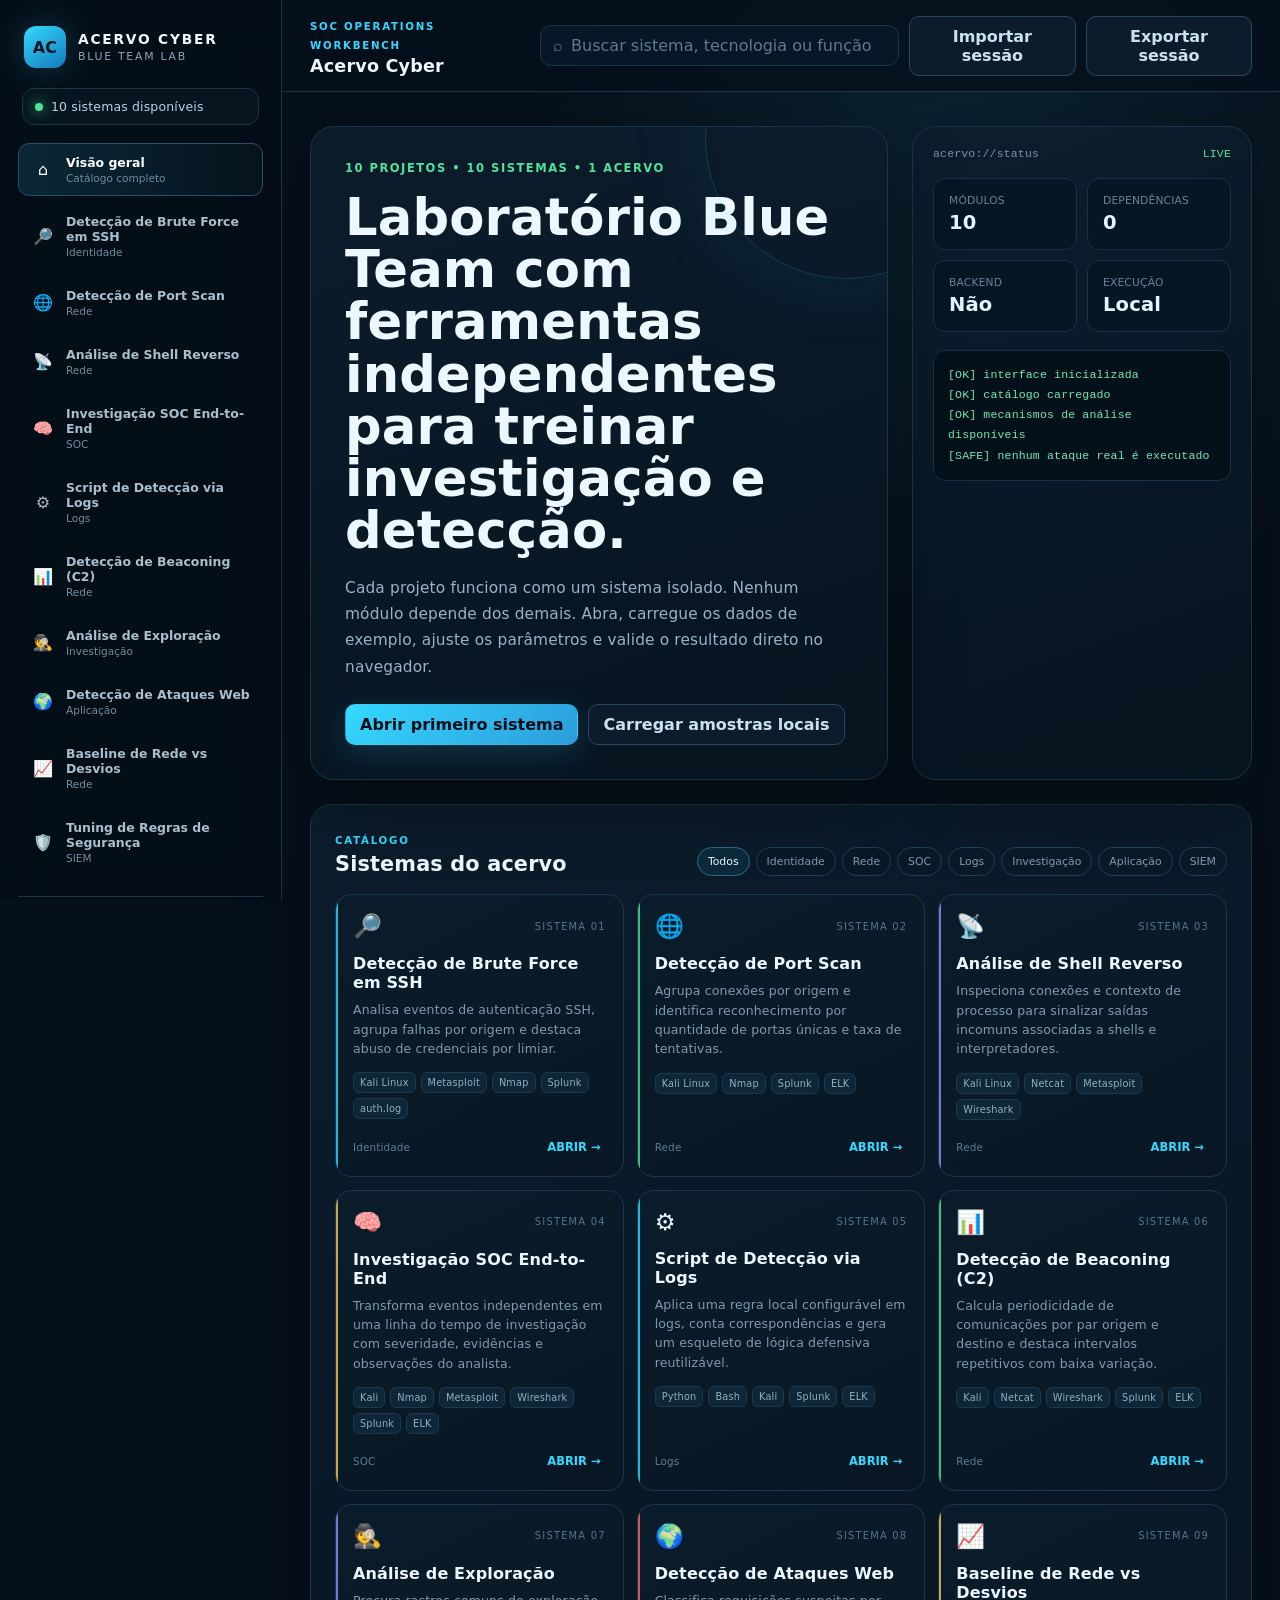
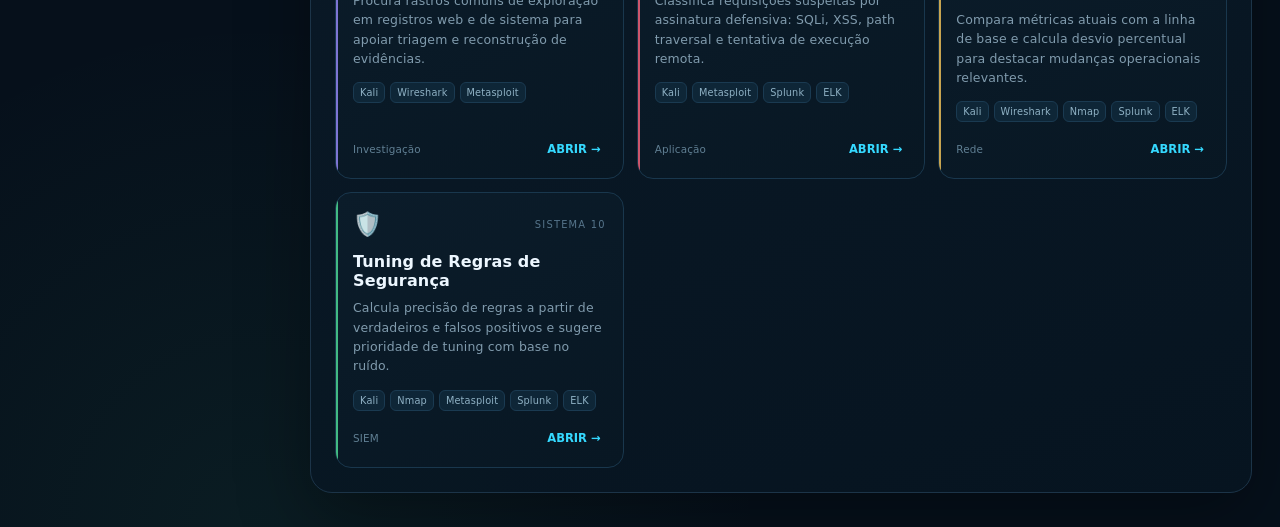
==== index.html @ ba680cc4 "Corrige quebras de linha da estrutura HTML" ====
<!doctype html>
<html lang="pt-BR">
<head>
  <meta charset="utf-8">
  <meta name="viewport" content="width=device-width, initial-scale=1">
  <meta name="theme-color" content="#07111f">
  <meta name="description" content="Acervo Cyber: laboratório Blue Team com 10 sistemas independentes para detecção, investigação, análise de logs, baseline e tuning de regras.">
  <title>Acervo Cyber | Blue Team Lab</title>
  <link rel="stylesheet" href="styles.css">
  <link rel="stylesheet" href="enhancements.css">
</head>
<body>
  <div class="noise"></div>

  <aside class="sidebar" id="sidebar">
    <div class="brand">
      <div class="brand-mark">AC</div>
      <div>
        <strong>ACERVO CYBER</strong>
        <span>BLUE TEAM LAB</span>
      </div>
    </div>

    <div class="side-status">
      <span class="status-dot"></span>
      <span>10 sistemas disponíveis</span>
    </div>

    <nav id="projectNav" class="project-nav" aria-label="Projetos"></nav>

    <div class="sidebar-footer">
      <div class="mini-card">
        <span>Modo</span>
        <strong>Laboratório local</strong>
      </div>
      <div class="mini-card">
        <span>Dados</span>
        <strong>Processados no navegador</strong>
      </div>
    </div>
  </aside>

  <main class="app-shell">
    <header class="topbar">
      <button class="icon-button mobile-only" id="menuButton" aria-label="Abrir menu">☰</button>

      <div class="topbar-copy">
        <span class="eyebrow">SOC OPERATIONS WORKBENCH</span>
        <h1 id="workspaceTitle">Acervo Cyber</h1>
      </div>

      <div class="topbar-actions">
        <label class="search-box">
          <span>⌕</span>
          <input id="globalSearch" type="search" placeholder="Buscar sistema, tecnologia ou função">
        </label>
        <button class="ghost-button" id="importButton">Importar sessão</button>
        <button class="ghost-button" id="exportButton">Exportar sessão</button>
      </div>
    </header>

    <section id="homeView" class="view active">
      <div class="hero">
        <div class="hero-copy">
          <div class="hero-kicker">10 PROJETOS • 10 SISTEMAS • 1 ACERVO</div>
          <h2>Laboratório Blue Team com ferramentas independentes para treinar investigação e detecção.</h2>
          <p>
            Cada projeto funciona como um sistema isolado. Nenhum módulo depende dos demais.
            Abra, carregue os dados de exemplo, ajuste os parâmetros e valide o resultado direto no navegador.
          </p>
          <div class="hero-actions">
            <button class="primary-button" id="openFirst">Abrir primeiro sistema</button>
            <button class="secondary-button" id="loadSamples">Carregar amostras locais</button>
          </div>
        </div>

        <div class="hero-console" aria-label="Resumo operacional">
          <div class="console-head">
            <span>acervo://status</span>
            <span class="console-live">LIVE</span>
          </div>
          <div class="console-grid">
            <div><span>Módulos</span><strong>10</strong></div>
            <div><span>Dependências</span><strong>0</strong></div>
            <div><span>Backend</span><strong>Não</strong></div>
            <div><span>Execução</span><strong>Local</strong></div>
          </div>
          <pre id="bootLog">[OK] interface inicializada
[OK] catálogo carregado
[OK] mecanismos de análise disponíveis
[SAFE] nenhum ataque real é executado</pre>
        </div>
      </div>

      <section class="section-block">
        <div class="section-heading">
          <div>
            <span class="eyebrow">CATÁLOGO</span>
            <h3>Sistemas do acervo</h3>
          </div>
          <div class="filter-row" id="categoryFilters"></div>
        </div>
        <div id="projectGrid" class="project-grid"></div>
      </section>
    </section>

    <section id="workspaceView" class="view">
      <div id="workspaceMount"></div>
    </section>
  </main>

  <div class="toast-region" id="toastRegion" aria-live="polite"></div>

  <script src="app.js"></script>
  <script src="enhancements.js"></script>
</body>
</html>
---- styles.css ----
*{box-sizing:border-box}
:root{
  --bg:#06101b;
  --bg-soft:#0a1724;
  --panel:#0c1b2a;
  --panel-2:#102336;
  --line:#1c3448;
  --line-2:#294860;
  --text:#edf7ff;
  --muted:#8ea7ba;
  --cyan:#35d9ff;
  --cyan-2:#78ebff;
  --green:#50e39a;
  --yellow:#f8c95c;
  --red:#ff667d;
  --violet:#9b8cff;
  --shadow:0 22px 70px rgba(0,0,0,.34);
  --radius:18px;
}
html{scroll-behavior:smooth}
body{
  margin:0;
  min-height:100vh;
  background:
    radial-gradient(circle at 75% 10%,rgba(53,217,255,.10),transparent 28rem),
    radial-gradient(circle at 20% 100%,rgba(80,227,154,.06),transparent 32rem),
    var(--bg);
  color:var(--text);
  font-family:Inter,ui-sans-serif,system-ui,-apple-system,BlinkMacSystemFont,"Segoe UI",sans-serif;
  letter-spacing:.01em;
}
button,input,textarea,select{font:inherit}
button{cursor:pointer}
.noise{
  position:fixed;inset:0;pointer-events:none;z-index:0;opacity:.16;
  background-image:linear-gradient(rgba(255,255,255,.014) 1px,transparent 1px),linear-gradient(90deg,rgba(255,255,255,.014) 1px,transparent 1px);
  background-size:32px 32px;
}
.sidebar{
  position:fixed;left:0;top:0;bottom:0;width:282px;padding:22px 18px;
  background:rgba(5,14,24,.94);backdrop-filter:blur(18px);
  border-right:1px solid var(--line);z-index:20;overflow:auto;
}
.brand{display:flex;align-items:center;gap:12px;padding:4px 6px 20px}
.brand-mark{
  width:42px;height:42px;display:grid;place-items:center;border-radius:12px;
  background:linear-gradient(145deg,var(--cyan),#1279b9);
  color:#00131e;font-weight:900;box-shadow:0 0 34px rgba(53,217,255,.22)
}
.brand strong{display:block;font-size:.86rem;letter-spacing:.13em}
.brand span{display:block;color:var(--muted);font-size:.68rem;margin-top:3px;letter-spacing:.16em}
.side-status{
  margin:0 4px 18px;padding:10px 12px;border:1px solid var(--line);
  background:rgba(53,217,255,.035);border-radius:12px;color:#b9d3e4;font-size:.78rem;
  display:flex;align-items:center;gap:8px
}
.status-dot{width:8px;height:8px;border-radius:50%;background:var(--green);box-shadow:0 0 14px var(--green)}
.project-nav{display:flex;flex-direction:column;gap:6px}
.nav-item{
  width:100%;border:1px solid transparent;background:transparent;color:#a9bfce;
  padding:11px 10px;border-radius:11px;text-align:left;display:grid;grid-template-columns:28px 1fr;gap:9px;align-items:center
}
.nav-item:hover{background:#0a1b29;color:#fff;border-color:#17354a}
.nav-item.active{background:linear-gradient(90deg,rgba(53,217,255,.13),rgba(53,217,255,.03));color:#fff;border-color:#26536a}
.nav-icon{font-size:1rem;text-align:center}
.nav-copy strong{display:block;font-size:.78rem;font-weight:700}
.nav-copy span{display:block;font-size:.66rem;color:#718da1;margin-top:2px}
.sidebar-footer{margin-top:20px;border-top:1px solid var(--line);padding-top:14px;display:grid;gap:8px}
.mini-card{padding:9px 10px;border-radius:10px;background:#081724;border:1px solid #142c3f}
.mini-card span{display:block;color:#6f8da2;font-size:.65rem;text-transform:uppercase;letter-spacing:.1em}
.mini-card strong{display:block;font-size:.73rem;margin-top:3px;color:#cfe1ec}
.app-shell{margin-left:282px;min-height:100vh;position:relative;z-index:1}
.topbar{
  min-height:82px;padding:15px 28px;display:flex;align-items:center;justify-content:space-between;gap:20px;
  border-bottom:1px solid rgba(40,72,96,.65);background:rgba(6,16,27,.78);backdrop-filter:blur(16px);
  position:sticky;top:0;z-index:10
}
.topbar-copy h1{font-size:1.1rem;margin:3px 0 0}
.eyebrow{font-size:.64rem;color:var(--cyan);letter-spacing:.17em;font-weight:800}
.topbar-actions{display:flex;gap:10px;align-items:center}
.search-box{
  display:flex;align-items:center;gap:8px;width:min(32vw,380px);
  background:#081725;border:1px solid var(--line);border-radius:11px;padding:0 12px;color:#628197
}
.search-box input{width:100%;padding:10px 0;border:0;outline:0;background:transparent;color:#dbeaf4}
.search-box input::placeholder{color:#5f7b8e}
.ghost-button,.secondary-button,.primary-button,.action-button,.tiny-button,.danger-button{
  border-radius:10px;border:1px solid var(--line-2);padding:10px 14px;font-weight:750;transition:.18s ease
}
.ghost-button,.secondary-button,.action-button,.tiny-button{
  color:#cbe1ee;background:#0c1c2b
}
.ghost-button:hover,.secondary-button:hover,.action-button:hover,.tiny-button:hover{border-color:#3f708c;background:#10263a}
.primary-button{background:linear-gradient(135deg,var(--cyan),#2c9cdb);border-color:transparent;color:#03101b;box-shadow:0 8px 30px rgba(53,217,255,.16)}
.primary-button:hover{transform:translateY(-1px);filter:brightness(1.05)}
.danger-button{background:rgba(255,102,125,.08);color:#ff91a2;border-color:rgba(255,102,125,.26)}
.view{display:none}.view.active{display:block}
.hero{padding:34px 28px 24px;display:grid;grid-template-columns:minmax(0,1.35fr) minmax(340px,.65fr);gap:24px}
.hero-copy,.hero-console,.section-block,.workspace-header,.workspace-card{
  border:1px solid var(--line);background:linear-gradient(160deg,rgba(13,29,44,.93),rgba(7,21,33,.91));box-shadow:var(--shadow)
}
.hero-copy{padding:34px;border-radius:24px;position:relative;overflow:hidden}
.hero-copy:after{content:"";position:absolute;right:-100px;top:-130px;width:280px;height:280px;border:1px solid rgba(53,217,255,.18);border-radius:50%;box-shadow:0 0 90px rgba(53,217,255,.08)}
.hero-kicker{font-size:.72rem;color:var(--green);letter-spacing:.13em;font-weight:800}
.hero h2{font-size:clamp(1.8rem,4vw,3.55rem);line-height:1.02;max-width:980px;margin:16px 0 18px}
.hero p{color:#9bb3c4;line-height:1.72;max-width:840px;margin:0;font-size:.96rem}
.hero-actions{display:flex;gap:10px;flex-wrap:wrap;margin-top:24px}
.hero-console{border-radius:24px;padding:20px}
.console-head{display:flex;justify-content:space-between;color:#7896aa;font-family:ui-monospace,SFMono-Regular,Consolas,monospace;font-size:.72rem}
.console-live{color:var(--green)}
.console-grid{display:grid;grid-template-columns:1fr 1fr;gap:10px;margin:18px 0}
.console-grid div{padding:15px;border:1px solid #183247;border-radius:12px;background:#071623}
.console-grid span{display:block;color:#65849a;font-size:.67rem;text-transform:uppercase}
.console-grid strong{display:block;font-size:1.22rem;margin-top:4px;color:#dff6ff}
.hero-console pre,.terminal{
  white-space:pre-wrap;margin:0;padding:14px;background:#04101a;border:1px solid #163148;border-radius:12px;
  color:#73e9b3;font-size:.72rem;line-height:1.75;font-family:ui-monospace,SFMono-Regular,Consolas,monospace
}
.section-block{margin:0 28px 34px;border-radius:22px;padding:24px}
.section-heading{display:flex;justify-content:space-between;gap:18px;align-items:end;margin-bottom:18px}
.section-heading h3{margin:4px 0 0;font-size:1.3rem}
.filter-row{display:flex;flex-wrap:wrap;gap:6px;justify-content:flex-end}
.filter-chip{border:1px solid #1e4058;background:#0a1926;color:#7f9bad;padding:7px 10px;border-radius:999px;font-size:.68rem}
.filter-chip.active,.filter-chip:hover{color:#e8f8ff;border-color:#2a6b88;background:#0d2a3c}
.project-grid{display:grid;grid-template-columns:repeat(3,minmax(0,1fr));gap:13px}
.project-card{
  border:1px solid #19374d;background:linear-gradient(155deg,#0b1c2a,#081723);
  border-radius:16px;padding:17px;min-height:230px;display:flex;flex-direction:column;position:relative;overflow:hidden
}
.project-card:before{content:"";position:absolute;left:0;top:0;bottom:0;width:2px;background:var(--accent,var(--cyan));opacity:.8}
.project-card:hover{transform:translateY(-2px);border-color:#2c5872;box-shadow:0 15px 40px rgba(0,0,0,.18)}
.project-card .card-top{display:flex;align-items:center;justify-content:space-between;gap:10px}
.project-card .big-icon{font-size:1.45rem}
.project-card .index{font-size:.62rem;letter-spacing:.12em;color:#56758b}
.project-card h4{margin:14px 0 8px;font-size:1rem}
.project-card p{margin:0;color:#809bad;font-size:.78rem;line-height:1.55}
.tag-row{display:flex;gap:5px;flex-wrap:wrap;margin-top:14px}
.tag{font-size:.61rem;padding:4px 6px;border-radius:6px;background:#0e2637;border:1px solid #1a3a51;color:#8fb1c4}
.card-footer{margin-top:auto;padding-top:15px;display:flex;align-items:center;justify-content:space-between}
.card-footer span{font-size:.65rem;color:#607f93}
.card-open{border:0;background:transparent;color:var(--cyan);font-size:.72rem;font-weight:800;padding:5px}
.workspace-wrap{padding:28px}
.workspace-header{border-radius:20px;padding:22px;display:flex;justify-content:space-between;align-items:flex-start;gap:20px;margin-bottom:16px}
.workspace-title-line{display:flex;gap:14px;align-items:flex-start}
.workspace-icon{width:50px;height:50px;border-radius:14px;display:grid;place-items:center;background:#0e2839;border:1px solid #25536b;font-size:1.45rem}
.workspace-header h2{margin:2px 0 7px;font-size:1.4rem}
.workspace-header p{margin:0;color:#8ca7ba;line-height:1.55;max-width:820px;font-size:.82rem}
.workspace-actions{display:flex;gap:8px;flex-wrap:wrap;justify-content:flex-end}
.workspace-layout{display:grid;grid-template-columns:minmax(0,1.5fr) minmax(300px,.5fr);gap:16px}
.workspace-card{border-radius:17px;padding:18px}
.workspace-card h3{font-size:.85rem;margin:0 0 13px;display:flex;align-items:center;justify-content:space-between}
.workspace-card h3 span{font-size:.62rem;color:#5f8298;font-weight:500}
.grid-2{display:grid;grid-template-columns:1fr 1fr;gap:10px}
.grid-3{display:grid;grid-template-columns:repeat(3,1fr);gap:10px}
.metric{padding:14px;border-radius:12px;border:1px solid #17364b;background:#081824}
.metric span{display:block;color:#6f8da0;font-size:.64rem;text-transform:uppercase;letter-spacing:.08em}
.metric strong{display:block;margin-top:5px;font-size:1.35rem}
.metric small{display:block;color:#638198;margin-top:3px;font-size:.61rem}
.metric.good strong{color:var(--green)}.metric.warn strong{color:var(--yellow)}.metric.bad strong{color:var(--red)}
textarea,.input,select{
  width:100%;border:1px solid #1d4057;border-radius:10px;background:#071724;color:#dcecf5;padding:11px;outline:none
}
textarea{min-height:210px;resize:vertical;font-family:ui-monospace,SFMono-Regular,Consolas,monospace;font-size:.72rem;line-height:1.55}
textarea:focus,.input:focus,select:focus{border-color:#347390;box-shadow:0 0 0 3px rgba(53,217,255,.06)}
.form-row{display:grid;grid-template-columns:1fr 1fr;gap:10px;margin-bottom:10px}
.field label{display:block;color:#6e8fa4;font-size:.64rem;margin:0 0 6px;text-transform:uppercase;letter-spacing:.07em}
.action-row{display:flex;gap:8px;flex-wrap:wrap;margin-top:10px}
.results-list{display:grid;gap:7px;margin-top:10px}
.result-item{
  border:1px solid #18394f;background:#081a27;border-radius:10px;padding:11px 12px;
  display:grid;grid-template-columns:10px 1fr auto;gap:10px;align-items:start
}
.result-dot{width:8px;height:8px;border-radius:50%;margin-top:5px;background:var(--cyan)}
.result-dot.high{background:var(--red)}.result-dot.medium{background:var(--yellow)}.result-dot.low{background:var(--green)}
.result-item strong{display:block;font-size:.75rem}.result-item p{margin:3px 0 0;color:#6f8fa4;font-size:.67rem;line-height:1.5}
.result-item code{color:#8be8ff;font-size:.62rem}
.table-wrap{overflow:auto;border:1px solid #17364b;border-radius:12px}
table{width:100%;border-collapse:collapse;min-width:620px}
th,td{padding:10px 11px;text-align:left;border-bottom:1px solid #153347;font-size:.68rem}
th{color:#7290a4;background:#0a1c2a;font-size:.61rem;text-transform:uppercase;letter-spacing:.07em}
td{color:#b9cfdd}tr:last-child td{border-bottom:0}
.badge{display:inline-flex;align-items:center;border-radius:999px;padding:4px 7px;font-size:.58rem;font-weight:800}
.badge.high{color:#ff9cad;background:rgba(255,102,125,.1);border:1px solid rgba(255,102,125,.25)}
.badge.medium{color:#f9d985;background:rgba(248,201,92,.09);border:1px solid rgba(248,201,92,.22)}
.badge.low{color:#7be9b3;background:rgba(80,227,154,.08);border:1px solid rgba(80,227,154,.2)}
.chart{height:220px;border:1px solid #17384e;background:#061522;border-radius:12px;position:relative;overflow:hidden}
.chart canvas{width:100%;height:100%;display:block}
.empty-state{padding:28px 15px;border:1px dashed #1c4058;border-radius:12px;text-align:center;color:#658499;font-size:.72rem}
.rule-box{padding:12px;border:1px solid #1b3d54;border-radius:10px;background:#061521;font-family:ui-monospace,SFMono-Regular,Consolas,monospace;color:#81e7ff;font-size:.68rem;line-height:1.6;white-space:pre-wrap}
.progress{height:8px;background:#071521;border-radius:999px;overflow:hidden;border:1px solid #15364a}
.progress>span{display:block;height:100%;background:linear-gradient(90deg,var(--cyan),var(--green));width:0;transition:.35s ease}
.stat-line{display:flex;justify-content:space-between;gap:10px;padding:8px 0;border-bottom:1px solid #143247;font-size:.69rem}
.stat-line:last-child{border-bottom:0}.stat-line span{color:#718fa3}.stat-line strong{color:#d6e7f1}
.timeline{display:grid;gap:8px}
.timeline-item{display:grid;grid-template-columns:78px 12px 1fr;gap:10px;align-items:start}
.timeline-time{color:#5f8296;font-size:.64rem;padding-top:2px}
.timeline-node{width:9px;height:9px;border-radius:50%;background:var(--cyan);box-shadow:0 0 10px rgba(53,217,255,.32);margin-top:3px}
.timeline-body{padding:0 0 11px;border-bottom:1px solid #163448}
.timeline-body strong{display:block;font-size:.71rem}.timeline-body span{display:block;color:#6f8ea2;font-size:.64rem;margin-top:3px}
.score-ring{
  width:112px;height:112px;border-radius:50%;display:grid;place-items:center;margin:6px auto 16px;
  background:conic-gradient(var(--cyan) calc(var(--score,0)*1%),#142c3e 0);position:relative
}
.score-ring:after{content:"";position:absolute;inset:10px;border-radius:50%;background:#081824;border:1px solid #183b51}
.score-ring strong{position:relative;z-index:1;font-size:1.4rem}
.kpi-strip{display:grid;grid-template-columns:repeat(4,1fr);gap:10px;margin-bottom:16px}
.inline-note{padding:10px 11px;border-left:2px solid var(--cyan);background:#071826;color:#7390a4;font-size:.68rem;line-height:1.55}
.toast-region{position:fixed;right:20px;bottom:20px;display:grid;gap:8px;z-index:50}
.toast{padding:11px 14px;border-radius:10px;background:#0c2232;border:1px solid #285168;box-shadow:0 10px 40px rgba(0,0,0,.3);font-size:.72rem;color:#d9edf8;animation:toastIn .2s ease}
@keyframes toastIn{from{transform:translateY(10px);opacity:0}to{transform:translateY(0);opacity:1}}
.mobile-only{display:none}
.icon-button{width:38px;height:38px;border-radius:10px;border:1px solid var(--line);background:#0b1d2b;color:#d6e9f4}
@media(max-width:1180px){
  .project-grid{grid-template-columns:repeat(2,minmax(0,1fr))}
  .hero{grid-template-columns:1fr}.workspace-layout{grid-template-columns:1fr}
}
@media(max-width:860px){
  .sidebar{transform:translateX(-102%);transition:.2s ease;box-shadow:var(--shadow)}
  .sidebar.open{transform:translateX(0)}
  .app-shell{margin-left:0}.mobile-only{display:inline-grid;place-items:center}
  .topbar{padding:12px 16px}.topbar-actions{width:100%}.topbar{flex-wrap:wrap}
  .search-box{width:100%;order:3}.hero,.workspace-wrap{padding:18px}
  .section-block{margin:0 18px 24px}.section-heading{align-items:flex-start;flex-direction:column}
  .filter-row{justify-content:flex-start}.project-grid{grid-template-columns:1fr}
  .workspace-header{flex-direction:column}.workspace-actions{justify-content:flex-start}
  .grid-3,.kpi-strip{grid-template-columns:1fr 1fr}
}
@media(max-width:520px){
  .hero-copy{padding:23px}.hero h2{font-size:2rem}
  .grid-2,.grid-3,.form-row,.kpi-strip{grid-template-columns:1fr}
  .topbar-actions .ghost-button{display:none}
}
---- enhancements.css ----
/* Camada complementar de interface e acessibilidade */
::selection{background:rgba(53,217,255,.28);color:#fff}
:focus-visible{outline:2px solid var(--cyan);outline-offset:3px}
.skip-link{
  position:fixed;left:16px;top:12px;z-index:100;
  transform:translateY(-160%);padding:10px 14px;border-radius:10px;
  background:#dff8ff;color:#03101b;font-weight:800;text-decoration:none
}
.skip-link:focus{transform:translateY(0)}
*{scrollbar-width:thin;scrollbar-color:#28556d #07131f}
*::-webkit-scrollbar{width:10px;height:10px}
*::-webkit-scrollbar-track{background:#07131f}
*::-webkit-scrollbar-thumb{background:#28556d;border:2px solid #07131f;border-radius:999px}
.stats-strip{
  margin:0 28px 24px;
  display:grid;grid-template-columns:repeat(4,minmax(0,1fr));gap:12px
}
.stat-card{
  padding:16px;border:1px solid var(--line);border-radius:15px;
  background:linear-gradient(160deg,rgba(13,29,44,.88),rgba(7,21,33,.9))
}
.stat-card span{display:block;color:#6f8da0;font-size:.64rem;text-transform:uppercase;letter-spacing:.08em}
.stat-card strong{display:block;margin-top:6px;font-size:1.35rem}
.acervo-footer{
  margin:0 28px 28px;padding:16px 18px;border:1px solid var(--line);border-radius:16px;
  display:flex;justify-content:space-between;gap:18px;align-items:center;
  background:#071623;color:#6f8da0;font-size:.68rem
}
.acervo-footer strong{color:#b8d4e5}
.workspace-toolbox{display:flex;gap:8px;flex-wrap:wrap}
.result-toolbar{
  display:flex;align-items:center;justify-content:space-between;gap:10px;
  flex-wrap:wrap;margin:0 0 12px;padding:10px;border:1px solid #17364b;
  border-radius:11px;background:#071824
}
.result-toolbar label{font-size:.64rem;color:#7897aa}
.result-toolbar select{width:auto;min-width:130px;padding:7px 9px}
.ioc-card{margin-top:16px}
.ioc-grid{display:grid;gap:7px}
.ioc-row{padding:9px 10px;border:1px solid #17364b;border-radius:9px;background:#071724}
.ioc-row span{display:block;color:#66869a;font-size:.58rem;text-transform:uppercase;letter-spacing:.07em}
.ioc-row code{display:block;color:#b8eaff;font-size:.64rem;margin-top:4px;word-break:break-all}
.history-list{display:grid;gap:7px}
.history-item{padding:9px 10px;border:1px solid #17364b;border-radius:9px;background:#071724}
.history-item strong{display:block;font-size:.66rem}
.history-item span{display:block;color:#66869a;font-size:.6rem;margin-top:3px}
@media(max-width:860px){
  .stats-strip{margin:0 18px 20px;grid-template-columns:1fr 1fr}
  .acervo-footer{margin:0 18px 20px;align-items:flex-start;flex-direction:column}
}
@media(max-width:520px){.stats-strip{grid-template-columns:1fr}}
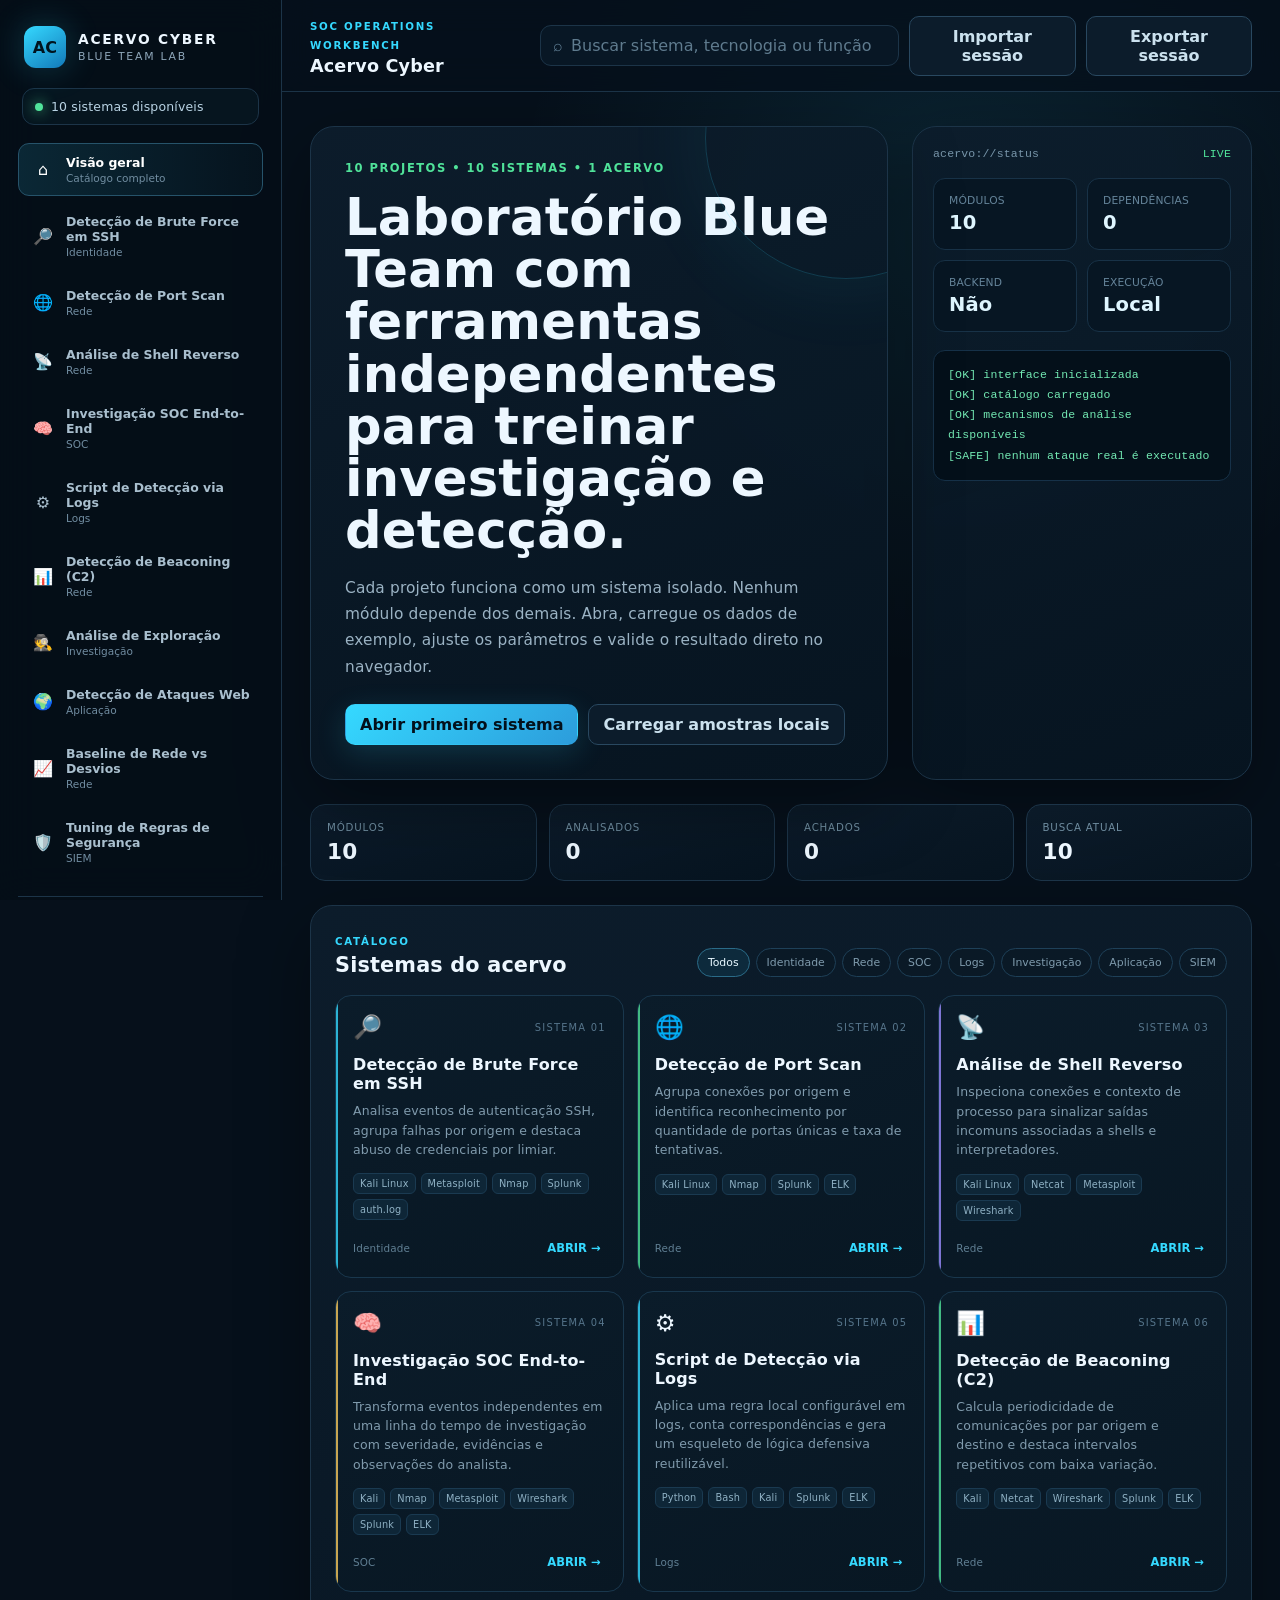
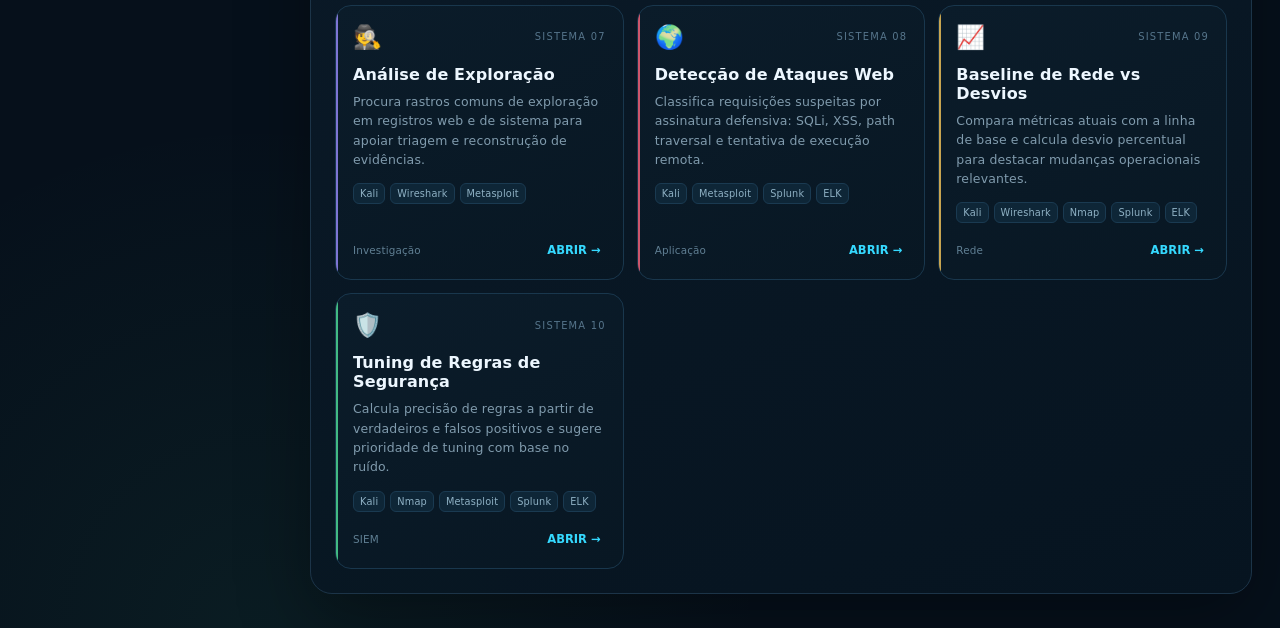
==== commit 04d68d1f: "Adiciona indicadores operacionais ao catálogo" ====
--- a/index.html
+++ b/index.html
@@ -92,6 +92,13 @@
         </div>
       </div>
 
+      <section class="stats-strip" aria-label="Indicadores do acervo">
+        <div class="stat-card"><span>Módulos</span><strong id="statModules">10</strong></div>
+        <div class="stat-card"><span>Analisados</span><strong id="statAnalyzed">0</strong></div>
+        <div class="stat-card"><span>Achados</span><strong id="statFindings">0</strong></div>
+        <div class="stat-card"><span>Busca atual</span><strong id="statVisible">10</strong></div>
+      </section>
+
       <section class="section-block">
         <div class="section-heading">
           <div>
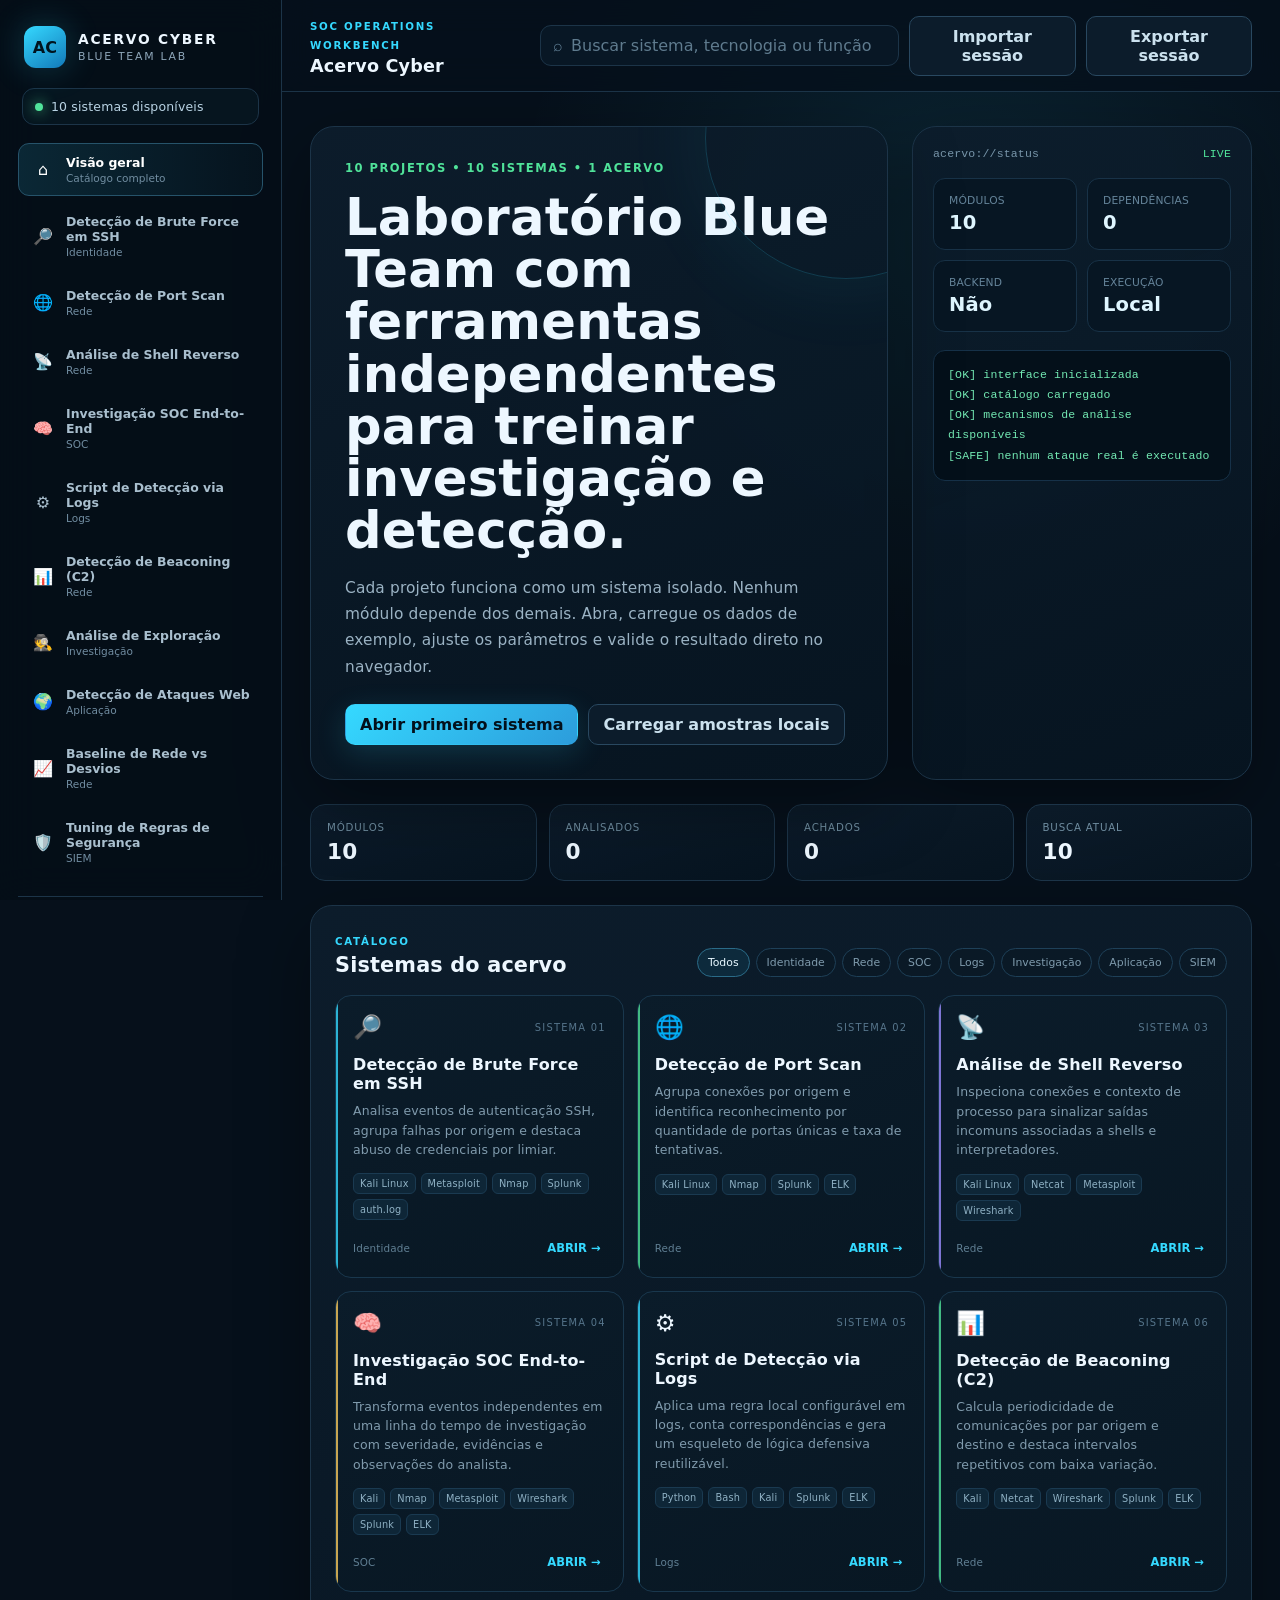
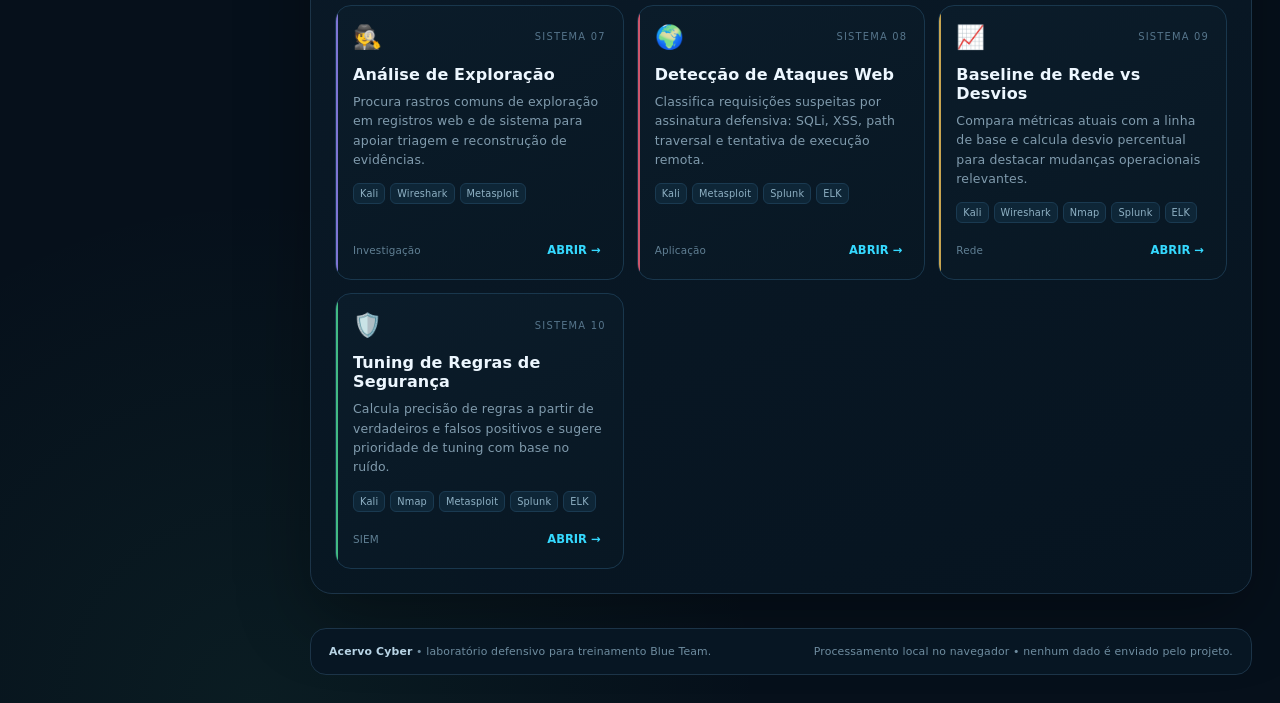
==== commit bc9b2203: "Adiciona rodapé de privacidade e escopo defensivo" ====
--- a/index.html
+++ b/index.html
@@ -114,6 +114,11 @@
     <section id="workspaceView" class="view">
       <div id="workspaceMount"></div>
     </section>
+
+    <footer class="acervo-footer">
+      <div><strong>Acervo Cyber</strong> • laboratório defensivo para treinamento Blue Team.</div>
+      <div>Processamento local no navegador • nenhum dado é enviado pelo projeto.</div>
+    </footer>
   </main>
 
   <div class="toast-region" id="toastRegion" aria-live="polite"></div>
--- a/enhancements.css
+++ b/enhancements.css
@@ -49,3 +49,21 @@
   .acervo-footer{margin:0 18px 20px;align-items:flex-start;flex-direction:column}
 }
 @media(max-width:520px){.stats-strip{grid-template-columns:1fr}}
+
+
+/* Refinamentos dos recursos operacionais */
+.workspace-actions .secondary-button{white-space:nowrap}
+.result-item[hidden]{display:none!important}
+#analysisHistoryCard .empty-state{padding:16px 10px}
+.ioc-row code{white-space:pre-wrap;line-height:1.55}
+.stat-card{transition:transform .18s ease,border-color .18s ease}
+.stat-card:hover{transform:translateY(-2px);border-color:#2d5d78}
+.project-card,.workspace-card,.hero-copy,.hero-console{transition:border-color .18s ease,transform .18s ease,box-shadow .18s ease}
+button:disabled{opacity:.5;cursor:not-allowed}
+@media(prefers-reduced-motion:reduce){
+  *,*::before,*::after{scroll-behavior:auto!important;animation-duration:.01ms!important;animation-iteration-count:1!important;transition-duration:.01ms!important}
+}
+@media(prefers-contrast:more){
+  :root{--line:#42647d;--line-2:#557d99;--muted:#b1c9d9}
+  .project-card,.workspace-card,.hero-copy,.hero-console,.section-block{border-width:2px}
+}
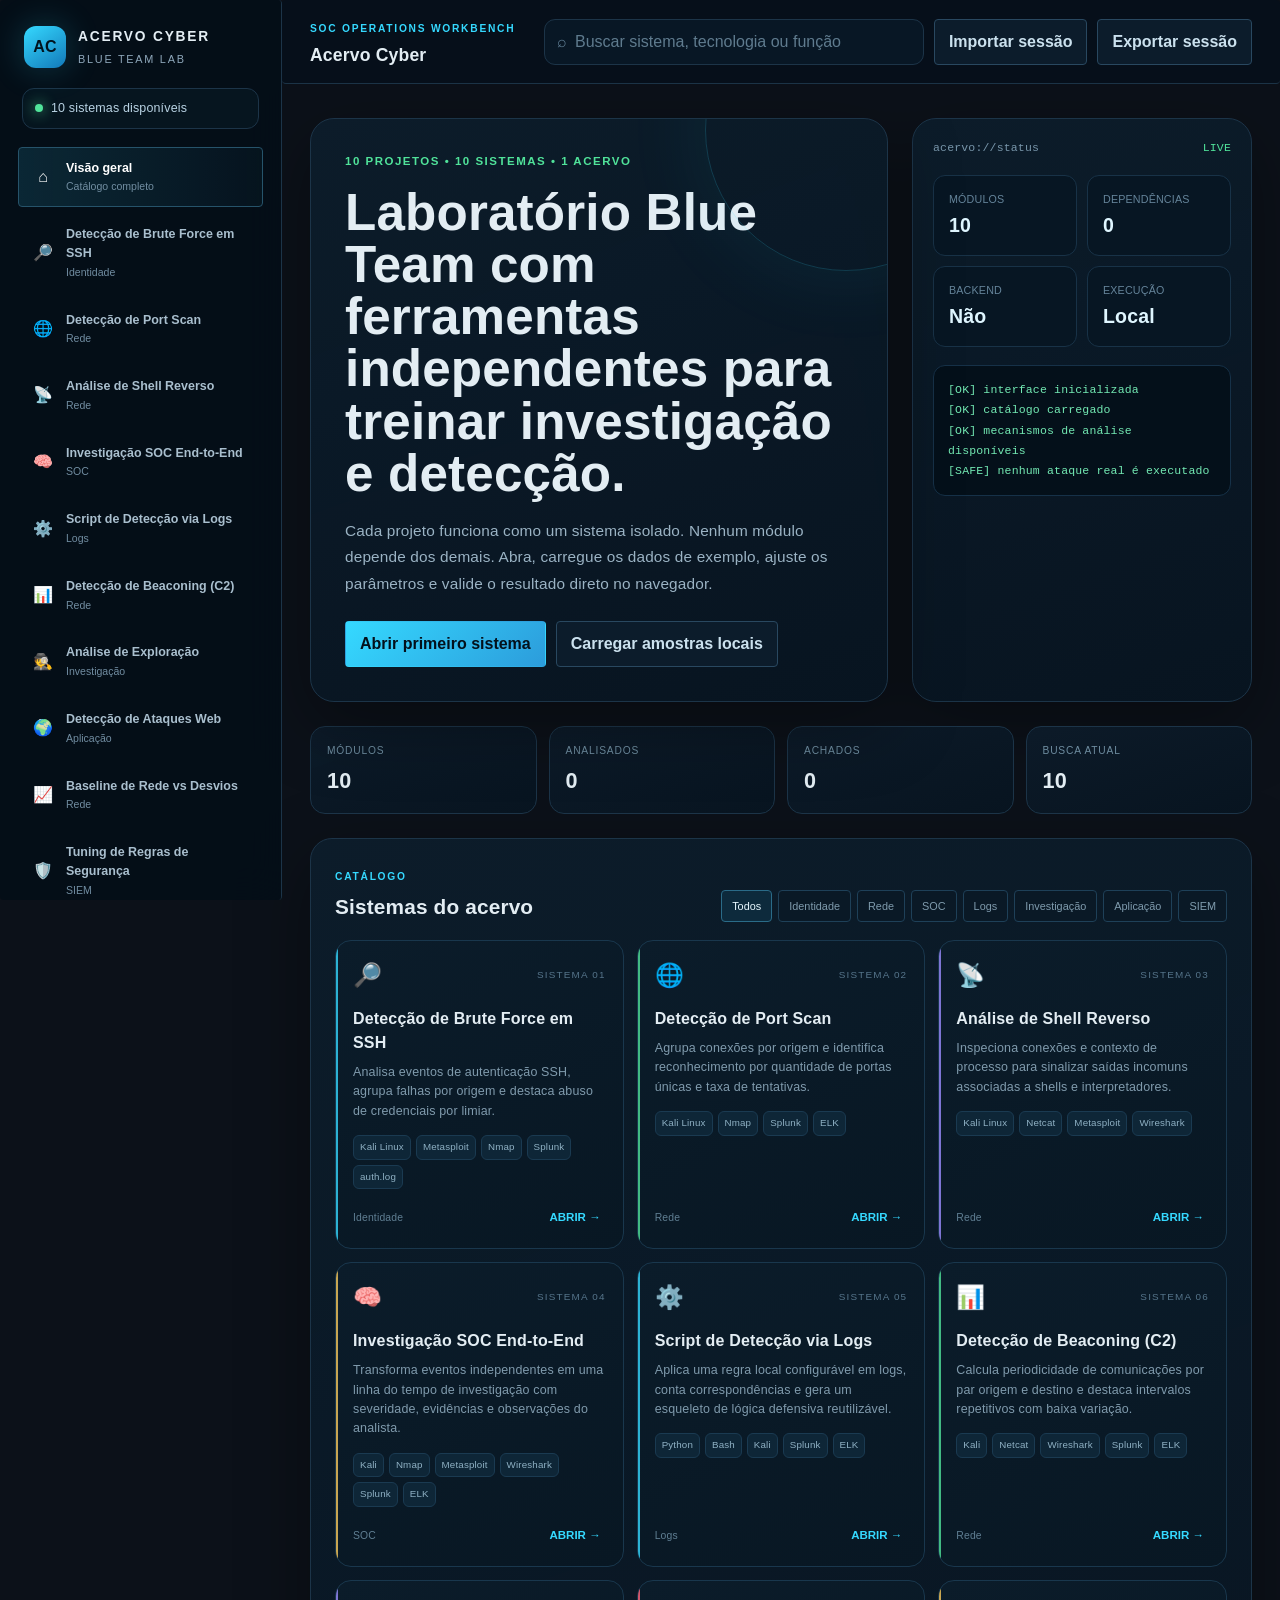
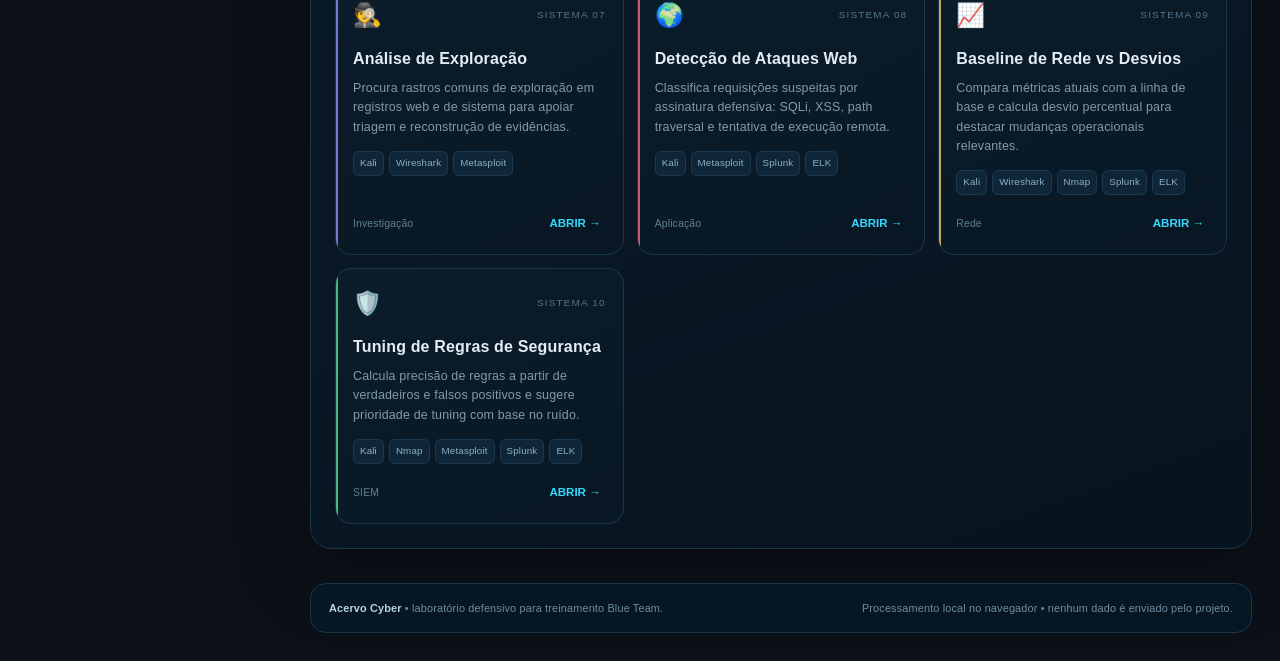
==== commit 5d5b3aab: "ui: apply restrained cyber theme and conservative referrer policy" ====
--- a/index.html
+++ b/index.html
@@ -4,10 +4,22 @@
   <meta charset="utf-8">
   <meta name="viewport" content="width=device-width, initial-scale=1">
   <meta name="theme-color" content="#07111f">
+  <meta name="color-scheme" content="dark">
+  <meta name="application-name" content="Acervo Cyber">
+  <link rel="manifest" href="manifest.webmanifest">
   <meta name="description" content="Acervo Cyber: laboratório Blue Team com 10 sistemas independentes para detecção, investigação, análise de logs, baseline e tuning de regras.">
   <title>Acervo Cyber | Blue Team Lab</title>
+  <link rel="icon" href="favicon.svg" type="image/svg+xml">
   <link rel="stylesheet" href="styles.css">
   <link rel="stylesheet" href="enhancements.css">
+  <meta property="og:type" content="website">
+  <meta property="og:title" content="Acervo Cyber | Blue Team Lab">
+  <meta property="og:description" content="Blue Team laboratory for detection, investigation, log analysis, baselining and rule tuning.">
+  <meta name="twitter:card" content="summary">
+  <meta name="twitter:title" content="Acervo Cyber | Blue Team Lab">
+  <meta name="twitter:description" content="Blue Team laboratory for detection, investigation, log analysis, baselining and rule tuning.">
+  <link rel="stylesheet" href="security-shell.css">
+  <meta name="referrer" content="strict-origin-when-cross-origin">
 </head>
 <body>
   <div class="noise"></div>
--- a/security-shell.css
+++ b/security-shell.css
@@ -0,0 +1,45 @@
+/* Security portfolio design system: restrained, readable, keyboard-first.
+   Styling alone is not a security boundary. Keep app behavior intact. */
+:root {
+  --portfolio-bg: #0c1119;
+  --portfolio-panel: #151e29;
+  --portfolio-border: #344454;
+  --portfolio-ink: #e3edf3;
+  --portfolio-muted: #a8bac8;
+  --portfolio-action: #67d4b2;
+  color-scheme: dark;
+}
+html {scroll-behavior: auto !important}
+body {
+  background: var(--portfolio-bg) !important;
+  color: var(--portfolio-ink);
+  font-family: ui-monospace, "Cascadia Code", "Consolas", "Segoe UI", sans-serif !important;
+  line-height: 1.5;
+}
+:where(.noise, .grid-noise, .scanline, .boot-orbit, .world-grid) {
+  opacity: 0 !important;
+  pointer-events: none !important;
+}
+:where(.panel, .card, .tile, .mini-card, .hero, .sidebar, .topbar, .button, button, input, select, textarea) {
+  border-radius: 4px !important;
+  box-shadow: none !important;
+  text-shadow: none !important;
+}
+:where(button, input, select, textarea) {font: inherit}
+:where(button, a, [role="button"], input, select, textarea):focus-visible {
+  outline: 3px solid var(--portfolio-action) !important;
+  outline-offset: 3px;
+}
+:where(a) {text-underline-offset: .18em}
+:where(p, small, .muted, .subtitle, .hint) {overflow-wrap: anywhere}
+:where(.glass, .glassmorphism, .hologram) {
+  backdrop-filter: none !important;
+  -webkit-backdrop-filter: none !important;
+}
+@media (prefers-reduced-motion: reduce) {
+  *, *::before, *::after {
+    animation-duration: .01ms !important;
+    transition-duration: .01ms !important;
+    scroll-behavior: auto !important;
+  }
+}
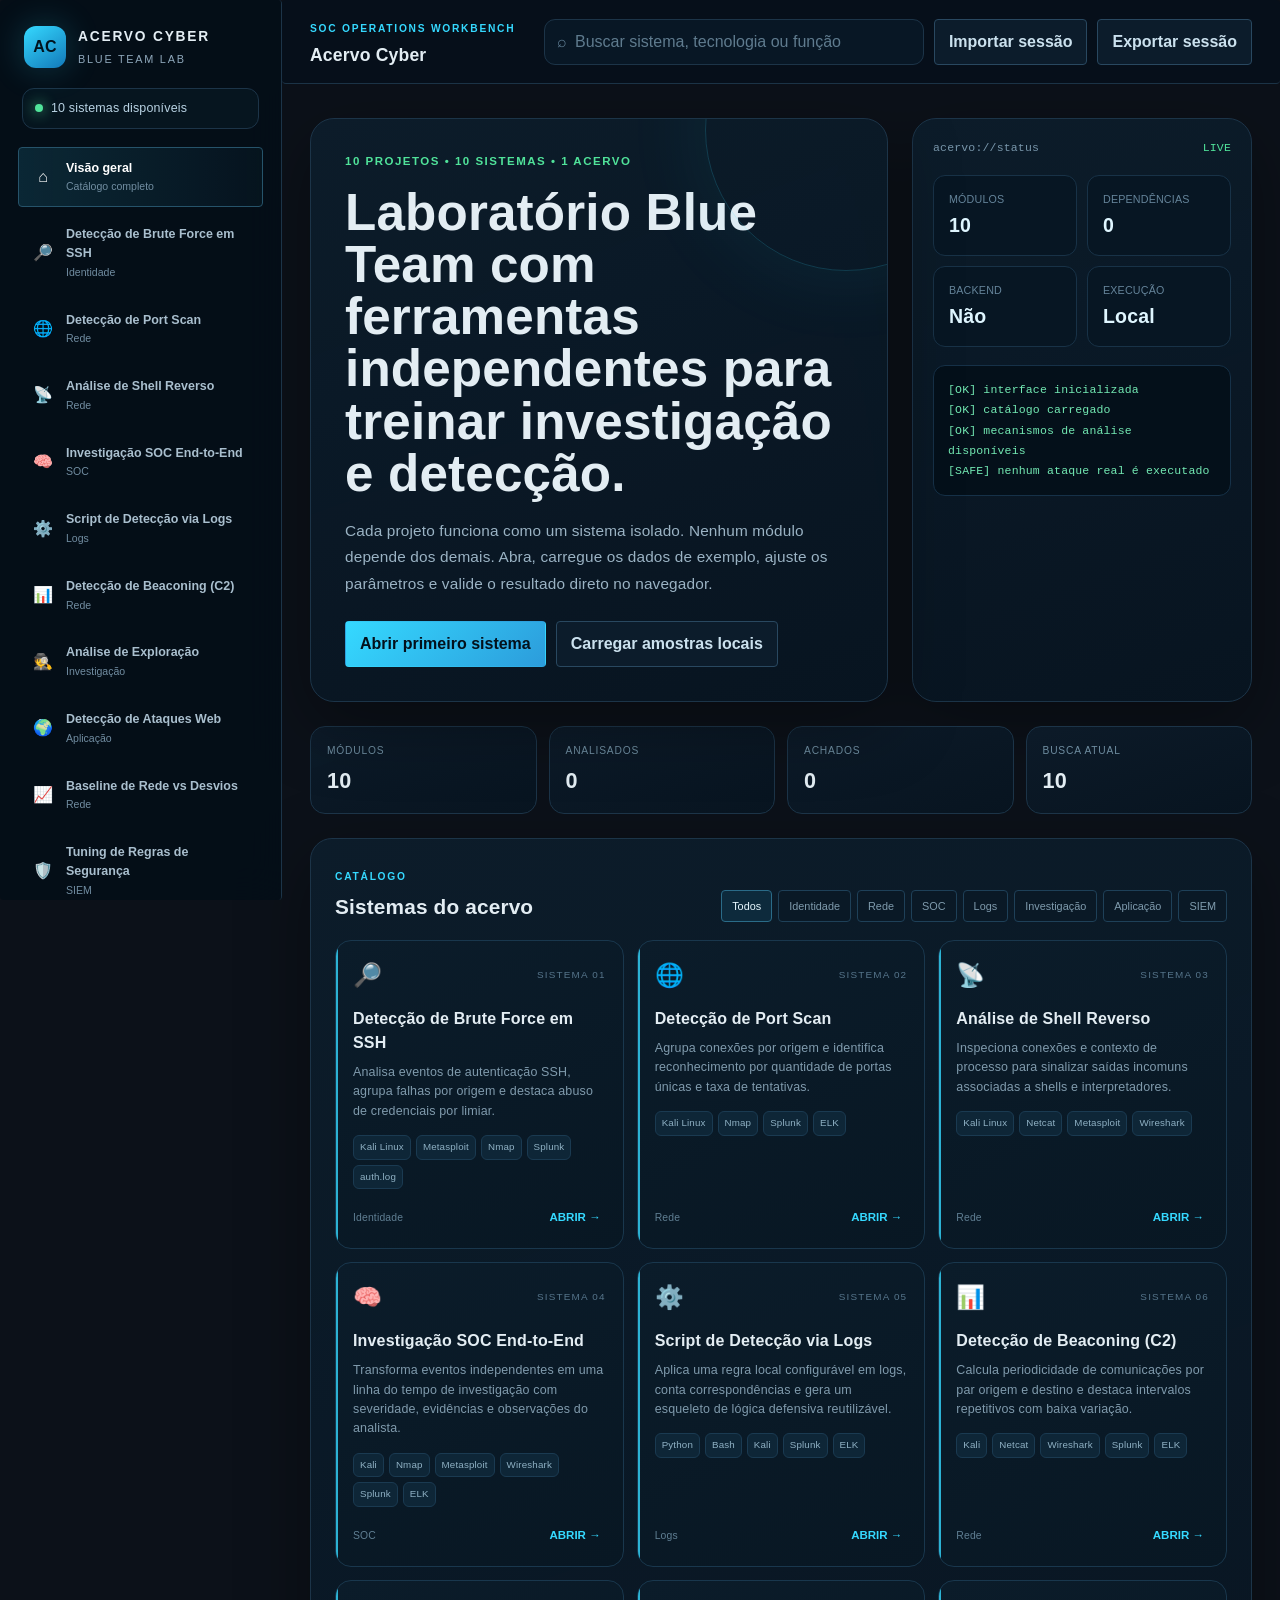
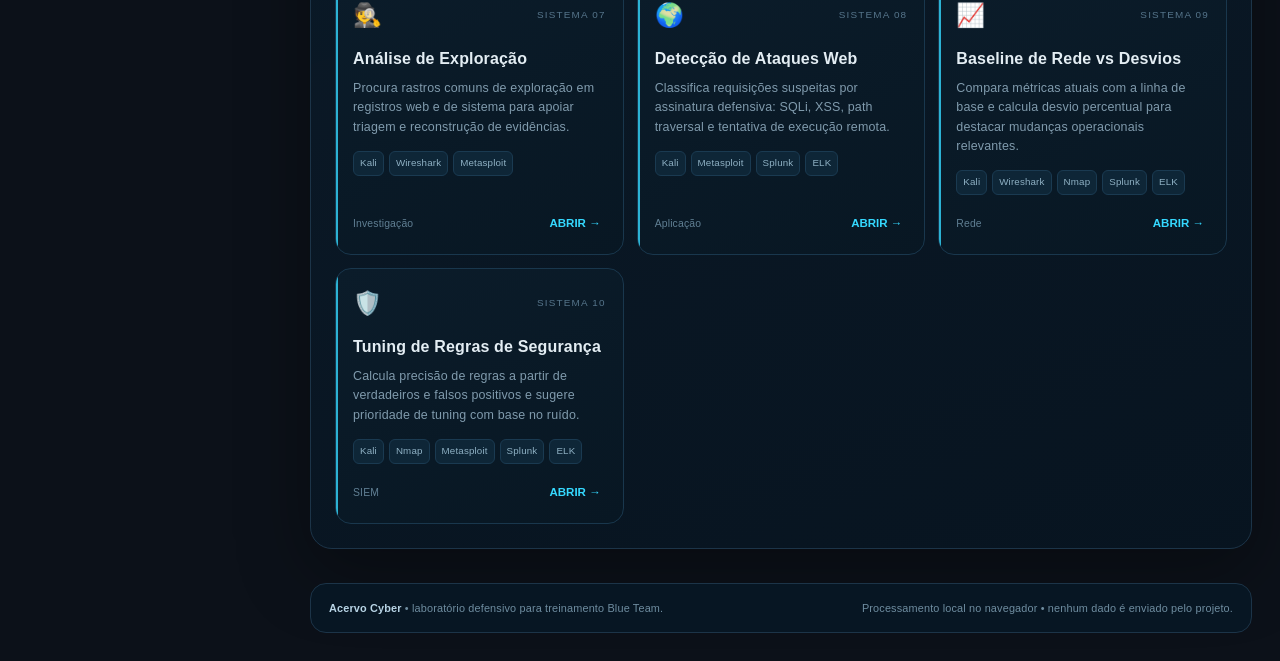
==== commit 94f4d837: "security(web): restrict inline execution and untrusted network origins with CSP" ====
--- a/index.html
+++ b/index.html
@@ -2,6 +2,7 @@
 <html lang="pt-BR">
 <head>
   <meta charset="utf-8">
+  <meta http-equiv="Content-Security-Policy" content="default-src 'self'; script-src 'self'; style-src 'self'; font-src 'self'; img-src 'self' data: blob:; connect-src 'self'; worker-src 'self' blob:; media-src 'self' blob:; object-src 'none'; base-uri 'none'; form-action 'self'">
   <meta name="viewport" content="width=device-width, initial-scale=1">
   <meta name="theme-color" content="#07111f">
   <meta name="color-scheme" content="dark">
